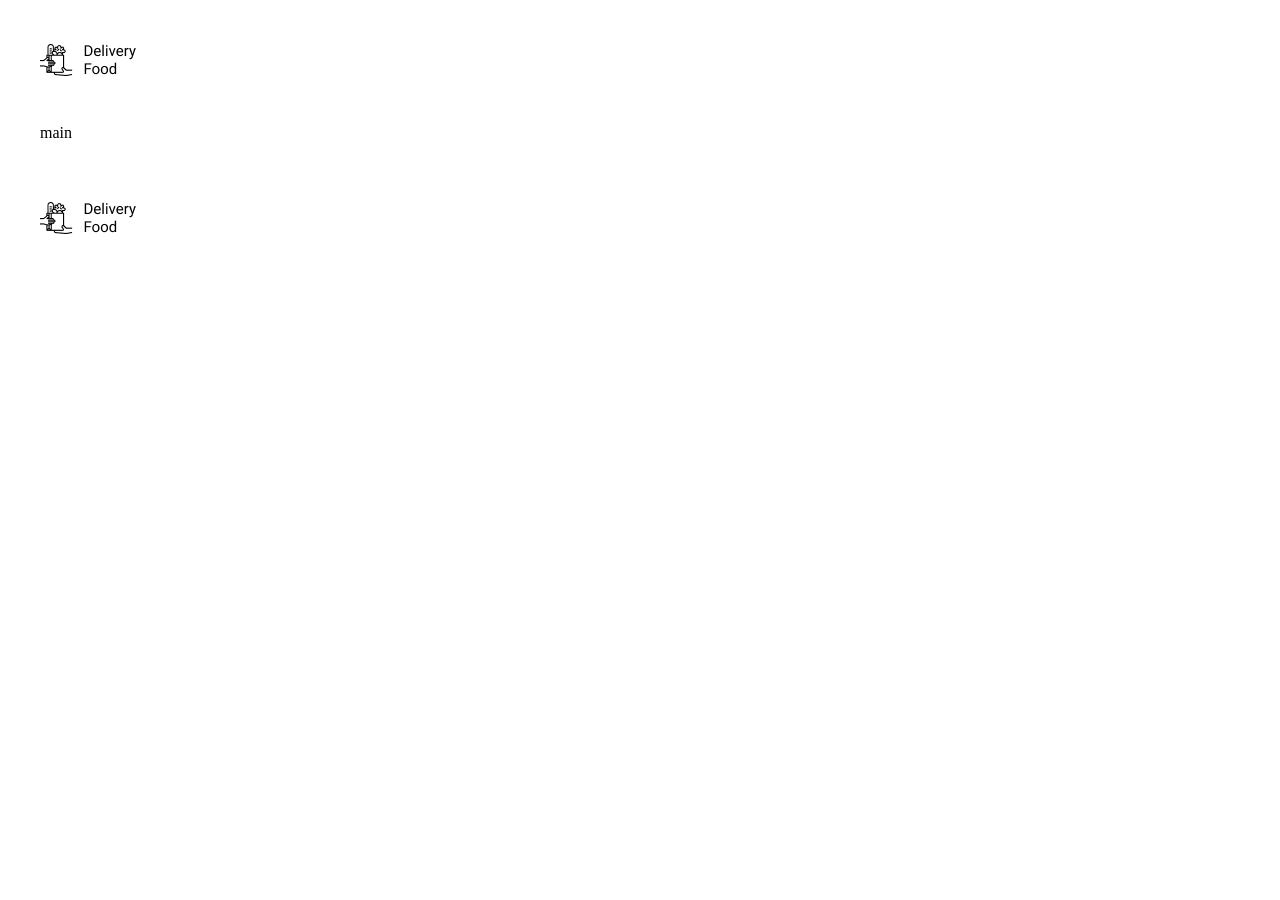
==== my-food/index.html @ c123be98 "Сверстали скелет страницы" ====
<!DOCTYPE html>
<html lang="ru">
<head>
    <meta charset="UTF-8">
    <meta name="viewport" content="width=device-width, initial-scale=1.0">
    <link rel="stylesheet" href="./css/style.css">
    <title>Delivery Food</title>
</head>
<body>
    <header class="header">
        <div class="container">
            <div class="header-box">
                <div class="header-logo logo">
                    <img src="./img/logo.png" alt="logo">
                </div>
                <div class="header-controls"></div>
            </div>
        </div>
    </header>
    <main class="main">
        <div class="container">
            main
        </div>
    </main>
    <footer class="footer">
        <div class="container">
            <div class="footer-box">
                <div class="footer-box">
                    <div class="footer-logo logo">
                        <img src="./img/logo.png" alt="logo">
                    </div>
                </div>
                <div class="footer-nav"></div>
                <div class="footer-social"></div>
            </div>
        </div>
    </footer>
</body>
</html>
---- my-food/css/style.css ----
* {
    box-sizing: border-box;
}
body {
    margin: 0;
    padding: 0;
}
.logo {
    max-width: 100%;
}
.logo img {
    width: 100%;
}
.header {
    height: 124px;
}
.header-box {
    height: 100%;
    display: flex;
    align-items: center;
    justify-content: space-between;
}
.main {

}
.footer {
    height: 156px;
}
.footer-box {
    height: 100%;
    display: flex;
    align-items: center;
    justify-content: space-between;
}
.footer-nav {
    flex-grow: 1;
}

.container {
    height: 100%;
    max-width: 1230px;
    margin: 0 auto;
    padding-left: 15px;
    padding-right: 15px;
}
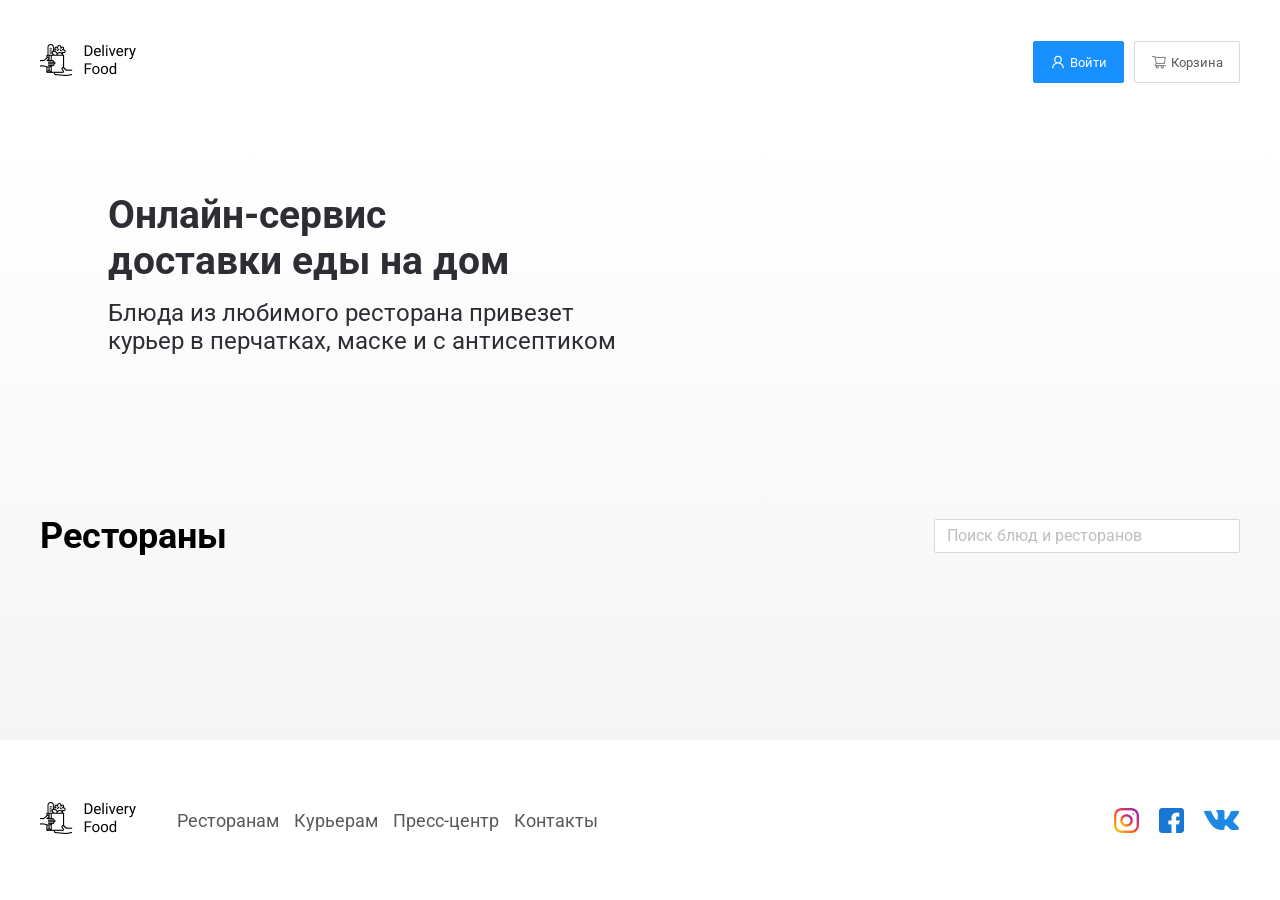
==== commit 9f1d09f2: "Закончили шапку/подвал. Начали контент с баннером" ====
--- a/my-food/index.html
+++ b/my-food/index.html
@@ -3,25 +3,63 @@
 <head>
     <meta charset="UTF-8">
     <meta name="viewport" content="width=device-width, initial-scale=1.0">
+    <link rel="preconnect" href="https://fonts.googleapis.com">
+    <link rel="preconnect" href="https://fonts.gstatic.com" crossorigin>
+    <link href="https://fonts.googleapis.com/css2?family=Roboto:ital,wght@0,100..900;1,100..900&display=swap" rel="stylesheet">
     <link rel="stylesheet" href="./css/style.css">
     <title>Delivery Food</title>
 </head>
 <body>
-    <header class="header">
+    <div class="page-wrapper">
+        <header class="header">
         <div class="container">
             <div class="header-box">
                 <div class="header-logo logo">
                     <img src="./img/logo.png" alt="logo">
                 </div>
-                <div class="header-controls"></div>
+                <div class="header-controls">
+                    <button class="btn btn-primary">
+                        <img src="./img/icon 1.png" alt="user">
+                        Войти
+                    </button>
+                    <button class="btn btn-outline">
+                        <img src="./img/icon 2.png" alt="user">
+                        Корзина
+                    </button>
+                </div>
             </div>
         </div>
     </header>
+
     <main class="main">
-        <div class="container">
-            main
-        </div>
+        <section class="banner">
+            <div class="container">
+                <div class="banner-item">
+                    <h2 class="banner-item-title">
+                        Онлайн-сервис <br> доставки еды на дом
+                    </h2>
+                    <p class="banner-item-subtitle">
+                        Блюда из любимого ресторана привезет курьер в перчатках, маске и с антисептиком
+                    </p>
+                </div>
+            </div>
+        </section>
+        <section class="products">
+            <div class="container">
+                <div class="products-header">
+                    <h3 class="products-header-title">
+                        Рестораны
+                    </h3>
+                    <input 
+                        type="text" 
+                        class="products-header-search"
+                        placeholder="Поиск блюд и ресторанов"
+                    >
+                </div>
+            </div>
+        </section>
     </main>
+
     <footer class="footer">
         <div class="container">
             <div class="footer-box">
@@ -30,10 +68,22 @@
                         <img src="./img/logo.png" alt="logo">
                     </div>
                 </div>
-                <div class="footer-nav"></div>
-                <div class="footer-social"></div>
+                <div class="footer-nav">
+                    <ul>
+                        <li>Ресторанам</li>
+                        <li>Курьерам</li>
+                        <li>Пресс-центр</li>
+                        <li>Контакты</li>
+                    </ul>
+                </div>
+                <div class="footer-social">
+                    <img src="./img/insta.png" alt="insta">
+                    <img src="./img/face.png" alt="face">
+                    <img src="./img/vk.png" alt="vk">
+                </div>
             </div>
         </div>
     </footer>
+    </div>
 </body>
 </html>
--- a/my-food/css/style.css
+++ b/my-food/css/style.css
@@ -1,9 +1,41 @@
 * {
     box-sizing: border-box;
+    font-family: Roboto;
+    font-style: normal;
+    line-height: normal;
 }
 body {
     margin: 0;
     padding: 0;
+}
+main {
+    flex-grow: 1;
+    background: linear-gradient(180deg, rgba(245, 245, 245, 0) 1.04%, #f5f5f5 100%);
+}
+.page-wrapper {
+    display: flex;
+    flex-direction: column;
+    min-height: 100vh;
+}
+.btn {
+    display: flex;
+    padding: 8px 16px;
+    align-items: center;
+    gap: 4px;
+    outline: none;
+}
+.btn-primary{
+    border-radius: 2px;
+    background: #1890ff;
+    border: 1px solid #1890ff;
+    color: #fff
+}
+.btn-outline {
+    border: 1px solid #d9d9d9;
+    border-radius: 2px;
+    background: #fff;
+    box-shadow: 0 0 2px 0 rgba(0,0,0,0.00);
+    color: #595959;
 }
 .logo {
     max-width: 100%;
@@ -12,7 +44,9 @@
     width: 100%;
 }
 .header {
-    height: 124px;
+    display: flex;
+    align-items: center;
+    min-height: 124px;
 }
 .header-box {
     height: 100%;
@@ -20,26 +54,123 @@
     align-items: center;
     justify-content: space-between;
 }
-.main {
-
+.header-controls {
+    display: flex;
+    align-items: center;
+    justify-content: flex-end;
+    gap: 10px;
 }
 .footer {
-    height: 156px;
+    display: flex;
+    align-items: center;
+    min-height: 156px;
+    padding: 60px 0;
 }
 .footer-box {
     height: 100%;
     display: flex;
     align-items: center;
     justify-content: space-between;
+    gap: 36px;
+    flex-wrap: wrap;
 }
 .footer-nav {
     flex-grow: 1;
 }
 
 .container {
+    width: 100%;
     height: 100%;
     max-width: 1230px;
     margin: 0 auto;
     padding-left: 15px;
     padding-right: 15px;
+}
+.footer-nav {
+    flex-grow: 1;
+}
+.footer-nav ul {
+    display: flex;
+    align-items: center;
+    list-style: none;
+    padding: 0;
+    margin: 0;
+    gap: 15px;
+}
+.footer-nav ul li {
+    font-weight: 400;
+    font-size: 18px;
+    color: #595959;
+}
+.footer-social {
+    display: flex;
+    align-items: center;
+    justify-content: flex-end;
+    gap: 20px;
+}
+.banner {
+    margin-bottom: 56px;
+}
+.banner-item {
+    background-image: url(/img/banner.jpg);
+    background-repeat: no-repeat;
+    background-size: cover;
+    background-position: center right;
+    padding: 68px;
+    border-radius: 10px;
+}
+.banner-item-title {
+    font-weight: 700;
+    font-size: 39px;
+    color: #302c34;
+    max-width: 50%;
+    margin-top: 0;
+    margin-bottom: 15px;
+}
+.banner-item-subtitle {
+    font-weight: 400;
+    font-size: 24px;
+    color: #302c34;
+    max-width: 50%;
+    margin: 0;
+}
+.products {
+
+}
+.products-header {
+    display: flex;
+    align-items: center;
+    justify-content: space-between;
+}
+.products-header-title {
+    font-weight: 700;
+    font-size: 36px;
+    color: #000;
+}
+.products-header-search {
+    min-width: 306px;
+    height: 34px;
+    border-radius: 2px;
+    border: 1px solid #d9d9d9;
+    background: #fff;
+    padding: 5px 12px;
+}
+.products-header-search:focus {
+    outline: none;
+    border: 1px solid #d9d9d9;
+}
+.products-header-search::placeholder {
+    font-weight: 400;
+    font-size: 16px;
+    line-height: 24px;
+    color: #BFBFBF;
+}
+
+@media (max-width: 991px) {
+    .banner-item-title {
+        max-width: 100%;
+    }
+    .banner-item-subtitle {
+        max-width: 100%;
+    }
 }
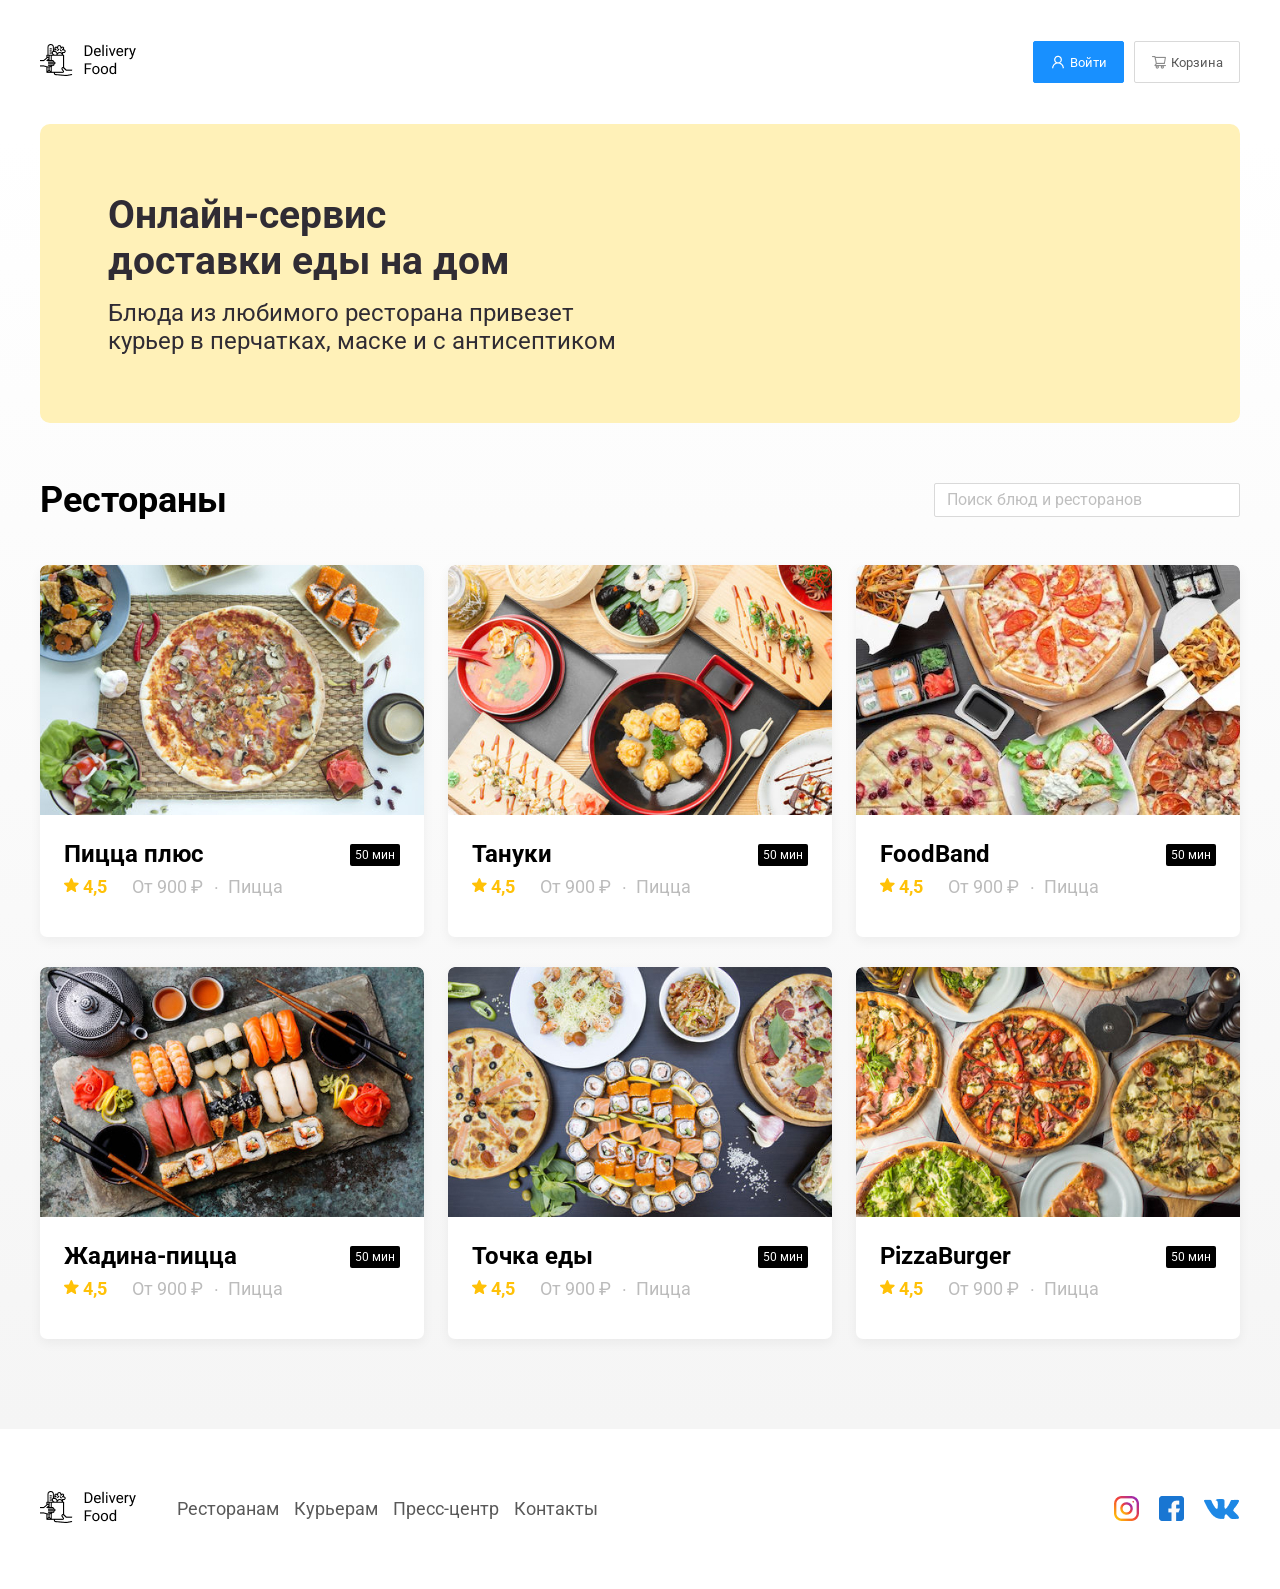
==== commit fdbfa8c4: "Сверстали вторую страницу и модальное окно." ====
--- a/my-food/index.html
+++ b/my-food/index.html
@@ -14,9 +14,9 @@
         <header class="header">
         <div class="container">
             <div class="header-box">
-                <div class="header-logo logo">
+                <a href="./index.html" class="header-logo logo">
                     <img src="./img/logo.png" alt="logo">
-                </div>
+                </a>
                 <div class="header-controls">
                     <button class="btn btn-primary">
                         <img src="./img/icon 1.png" alt="user">
@@ -56,17 +56,240 @@
                         placeholder="Поиск блюд и ресторанов"
                     >
                 </div>
+                <div class="products-wrapper">
+                    <a href="./index-copy.html" class="products-card">
+                        <div class="products-card-image">
+                            <img src="./img/Рестораны/Пицца плюс.jpg" alt="1">
+                        </div>
+                        <div class="products-card-description">
+                            <div class="products-card-description-row">
+                                <h4 class="products-card-description-title">Пицца плюс</h4>
+                                <div class="products-card-description-padge">50 мин</div>
+                            </div>
+                            <div class="products-card-description-row">
+                                <div class="products-card-description-info">
+                                    <div class="products-card-description-info-raiting">
+                                        <img src="./img/Star.svg" alt="star">
+                                        4,5
+                                    </div>
+                                    <div class="products-card-description-info-price">
+                                        От 900 ₽
+                                    </div>
+                                    <div class="products-card-description-info-group">
+                                        Пицца
+                                    </div>
+                                </div>
+                            </div>
+                        </div>
+                    </a>
+                    <div class="products-card">
+                         <div class="products-card-image">
+                            <img src="./img/Рестораны/Тануки.jpg" alt="2">
+                        </div>
+                        <div class="products-card-description">
+                            <div class="products-card-description-row">
+                                <h4 class="products-card-description-title">Тануки</h4>
+                                <div class="products-card-description-padge">50 мин</div>
+                            </div>
+                            <div class="products-card-description-row">
+                                <div class="products-card-description-info">
+                                    <div class="products-card-description-info-raiting">
+                                        <img src="./img/Star.svg" alt="star">
+                                        4,5
+                                    </div>
+                                    <div class="products-card-description-info-price">
+                                        От 900 ₽
+                                    </div>
+                                    <div class="products-card-description-info-group">
+                                        Пицца
+                                    </div>
+                                </div>
+                            </div>
+                        </div>
+                    </div>
+                    <div class="products-card">
+                         <div class="products-card-image">
+                            <img src="./img/Рестораны/FoodBand.jpg" alt="3">
+                        </div>
+                        <div class="products-card-description">
+                            <div class="products-card-description-row">
+                                <h4 class="products-card-description-title">FoodBand</h4>
+                                <div class="products-card-description-padge">50 мин</div>
+                            </div>
+                            <div class="products-card-description-row">
+                                <div class="products-card-description-info">
+                                    <div class="products-card-description-info-raiting">
+                                        <img src="./img/Star.svg" alt="star">
+                                        4,5
+                                    </div>
+                                    <div class="products-card-description-info-price">
+                                        От 900 ₽
+                                    </div>
+                                    <div class="products-card-description-info-group">
+                                        Пицца
+                                    </div>
+                                </div>
+                            </div>
+                        </div>
+                    </div>
+                    <div class="products-card">
+                         <div class="products-card-image">
+                            <img src="./img/Рестораны/Жадина-пицца.jpg" alt="4">
+                        </div>
+                        <div class="products-card-description">
+                            <div class="products-card-description-row">
+                                <h4 class="products-card-description-title">Жадина-пицца</h4>
+                                <div class="products-card-description-padge">50 мин</div>
+                            </div>
+                            <div class="products-card-description-row">
+                                <div class="products-card-description-info">
+                                    <div class="products-card-description-info-raiting">
+                                        <img src="./img/Star.svg" alt="star">
+                                        4,5
+                                    </div>
+                                    <div class="products-card-description-info-price">
+                                        От 900 ₽
+                                    </div>
+                                    <div class="products-card-description-info-group">
+                                        Пицца
+                                    </div>
+                                </div>
+                            </div>
+                        </div>
+                    </div>
+                    <div class="products-card">
+                         <div class="products-card-image">
+                            <img src="./img/Рестораны/Точка еды.jpg" alt="5">
+                        </div>
+                        <div class="products-card-description">
+                            <div class="products-card-description-row">
+                                <h4 class="products-card-description-title">Точка еды</h4>
+                                <div class="products-card-description-padge">50 мин</div>
+                            </div>
+                            <div class="products-card-description-row">
+                                <div class="products-card-description-info">
+                                    <div class="products-card-description-info-raiting">
+                                        <img src="./img/Star.svg" alt="star">
+                                        4,5
+                                    </div>
+                                    <div class="products-card-description-info-price">
+                                        От 900 ₽
+                                    </div>
+                                    <div class="products-card-description-info-group">
+                                        Пицца
+                                    </div>
+                                </div>
+                            </div>
+                        </div>
+                    </div>
+                    <div class="products-card">
+                         <div class="products-card-image">
+                            <img src="./img/Рестораны/PizzaBurger.jpg" alt="6">
+                        </div>
+                        <div class="products-card-description">
+                            <div class="products-card-description-row">
+                                <h4 class="products-card-description-title">PizzaBurger</h4>
+                                <div class="products-card-description-padge">50 мин</div>
+                            </div>
+                            <div class="products-card-description-row">
+                                <div class="products-card-description-info">
+                                    <div class="products-card-description-info-raiting">
+                                        <img src="./img/Star.svg" alt="star">
+                                        4,5
+                                    </div>
+                                    <div class="products-card-description-info-price">
+                                        От 900 ₽
+                                    </div>
+                                    <div class="products-card-description-info-group">
+                                        Пицца
+                                    </div>
+                                </div>
+                            </div>
+                        </div>
+                    </div>
+                </div>
             </div>
         </section>
     </main>
+
+    <div class="cart-model_owerlay">
+        <div class="cart-modul">
+            <div class="cart-modul-header">
+                <h2 class="cart-modul-header-title">Корзина</h2>
+                <span class="cart-modul-header-close">
+                    <img src="./img/Vector2.png" alt="close">
+                </span>
+            </div>
+            <div class="cart-modul-body">
+                <div class="cart-item">
+                    <p class="cart-item-title">Ролл угорь стандарт</p>
+                    <div class="cart-item-controls">
+                        <div class="cart-item-controls-price">250 ₽</div>
+                        <button class="btn btn-outline">-</button>
+                        <div class="cart-item-controls-count">1</div>
+                        <button class="btn btn-outline">+</button>
+                    </div>
+                </div>
+                <div class="cart-item">
+                    <p class="cart-item-title">Ролл угорь стандарт</p>
+                    <div class="cart-item-controls">
+                        <div class="cart-item-controls-price">250 ₽</div>
+                        <button class="btn btn-outline">-</button>
+                        <div class="cart-item-controls-count">1</div>
+                        <button class="btn btn-outline">+</button>
+                    </div>
+                </div>
+                <div class="cart-item">
+                    <p class="cart-item-title">Ролл угорь стандарт</p>
+                    <div class="cart-item-controls">
+                        <div class="cart-item-controls-price">250 ₽</div>
+                        <button class="btn btn-outline">-</button>
+                        <div class="cart-item-controls-count">1</div>
+                        <button class="btn btn-outline">+</button>
+                    </div>
+                </div>
+                <div class="cart-item">
+                    <p class="cart-item-title">Ролл угорь стандарт</p>
+                    <div class="cart-item-controls">
+                        <div class="cart-item-controls-price">250 ₽</div>
+                        <button class="btn btn-outline">-</button>
+                        <div class="cart-item-controls-count">1</div>
+                        <button class="btn btn-outline">+</button>
+                    </div>
+                </div>
+                <div class="cart-item">
+                    <p class="cart-item-title">Ролл угорь стандарт</p>
+                    <div class="cart-item-controls">
+                        <div class="cart-item-controls-price">250 ₽</div>
+                        <button class="btn btn-outline">-</button>
+                        <div class="cart-item-controls-count">1</div>
+                        <button class="btn btn-outline">+</button>
+                    </div>
+                </div>
+            </div>
+            <div class="cart-modul-footer">
+                <div class="cart-modul-footer-price">
+                    1250 ₽
+                </div>
+                <div class="cart-modul-footer-controls">
+                    <button class="btn btn-primary">
+                        Оформить заказ
+                    </button>
+                    <button class="btn btn-outline">
+                        Отмена
+                    </button>
+                </div>
+            </div>
+        </div>
+    </div>
 
     <footer class="footer">
         <div class="container">
             <div class="footer-box">
                 <div class="footer-box">
-                    <div class="footer-logo logo">
+                    <a href="./index.html" class="footer-logo logo">
                         <img src="./img/logo.png" alt="logo">
-                    </div>
+                    </a>
                 </div>
                 <div class="footer-nav">
                     <ul>
--- a/my-food/css/style.css
+++ b/my-food/css/style.css
@@ -23,6 +23,7 @@
     align-items: center;
     gap: 4px;
     outline: none;
+    cursor: pointer;
 }
 .btn-primary{
     border-radius: 2px;
@@ -112,12 +113,13 @@
     margin-bottom: 56px;
 }
 .banner-item {
-    background-image: url(/img/banner.jpg);
+    background-image: url(/img/banner-img.png);
     background-repeat: no-repeat;
-    background-size: cover;
+    background-size: contain;
     background-position: center right;
     padding: 68px;
     border-radius: 10px;
+    background-color: #FFF1B8;
 }
 .banner-item-title {
     font-weight: 700;
@@ -134,18 +136,18 @@
     max-width: 50%;
     margin: 0;
 }
-.products {
-
-}
 .products-header {
     display: flex;
     align-items: center;
     justify-content: space-between;
+    flex-wrap: wrap;
+    gap: 24px;
 }
 .products-header-title {
     font-weight: 700;
     font-size: 36px;
     color: #000;
+    margin: 0;
 }
 .products-header-search {
     min-width: 306px;
@@ -165,6 +167,215 @@
     line-height: 24px;
     color: #BFBFBF;
 }
+.products-wrapper {
+    margin-top: 44px;
+    margin-bottom: 90px;
+    display: flex;
+    flex-wrap: wrap;
+    row-gap: 30px;
+    column-gap: 24px;
+}
+.products-card {
+    border-radius: 7px;
+    width: calc((100%-48px) / 3);
+    background: #fff;
+    box-shadow: 0 4px 12px 0 rgba(0, 0, 0, 0.05);
+    overflow: hidden;
+    text-decoration: none;
+}
+.products-card-image {
+    width: 100%;
+}
+.products-card-image img {
+    width: 100%;
+}
+.products-card-description {
+    padding: 20px 24px 34px 24px;
+}
+.products-card-description-row {
+    display: flex;
+    align-items:center;
+    justify-content: space-between;
+}
+.products-card-description-title {
+    font-weight: 700;
+    font-size: 24px;
+    line-height: 133%;
+    color: #000;
+    margin: 0;
+}
+.products-card-description-padge {
+    font-weight: 400;
+    font-size: 12px;
+    line-height: 167%;
+    color: #fff;
+    border-radius: 2px;
+    background: #000;
+    padding: 1px 5px;
+}
+.products-card-description-info {
+    display: flex;
+    align-items: center;
+    justify-content: flex-start;
+    flex-wrap: wrap;
+    row-gap: 25px;
+    column-gap: 25px;
+}
+.products-card-description-row :root(:last-child) {
+    margin-bottom: 10px;
+}
+.products-card-description-info-raiting {
+    font-weight: 700;
+    font-size: 18px;
+    line-height: 178%;
+    color: #ffc107;
+}
+.products-card-description-info-price {
+    font-weight: 400;
+    font-size: 18px;
+    line-height: 178%;
+    color: #bcbcbc;
+}
+.products-card-description-info-group {
+    font-weight: 400;
+    font-size: 18px;
+    line-height: 178%;
+    color: #bcbcbc;
+    position: relative;
+}
+.products-card-description-info-group::before {
+    content: ".";
+    display: block;
+    width: 5px;
+    height: 5px;
+    border-radius: 50%;
+    color: #bcbcbc;
+    position: absolute;
+    left: -14px;
+    top: -4px;
+}
+.products-card-description-name {
+    color: #000;
+    font-weight: 400;
+    font-size: 24px;
+    line-height: 133%;
+    margin: 0;
+}
+.products-card-description-text {
+    margin: 0;
+    color: #bcbcbc;
+    font-weight: 400;
+    font-size: 18px;
+}
+.products-card-description-controls {
+    display: flex;
+    align-items: center;
+    justify-content: flex-start;
+    flex-wrap: wrap;
+    row-gap: 10px;
+    column-gap: 30px;
+}
+.products-card-description-controls-price {
+    color: #000;
+    font-weight: 700;
+    font-size: 24px;
+    line-height: 133%;
+}
+.cart-model_owerlay {
+    display: none;
+    position: fixed;
+    top: 0;
+    right: 0;
+    bottom: 0;
+    left: 0;
+    background: rgba(0, 0, 0, 0.40);
+    align-items: center;
+    justify-content: center;
+}
+.cart-model_owerlay-open {
+    display: flex;
+}
+.cart-modul {
+    width: 100%;
+    max-width: 780px;
+    padding: 40px 45px;
+    border-radius: 1px;
+    background: #fff;
+}
+.cart-modul-header {
+    display: flex;
+    align-items: center;
+    justify-content: space-between;
+    margin-bottom: 48px;
+}
+.cart-modul-header-title {
+    color: #000;
+    font-size: 34px;
+    font-weight: 300;
+    margin: 0;
+}
+.cart-modul-header-close {
+    cursor: pointer;
+}
+.cart-modul-footer {
+    display: flex;
+    align-items: center;
+    justify-content: space-between;
+    flex-wrap: wrap;
+    gap: 10px;
+    margin-top: 50px;
+}
+.cart-modul-footer-price {
+    border-radius: 5px;
+    background: #262626;
+    color: #fafafa;
+    font-size: 20px;
+    font-weight: 700;
+    padding: 15px 20px;
+}
+.cart-modul-footer-controls {
+    display: flex;
+    align-items: center;
+    gap: 10px;
+}
+.cart-item {
+    display: flex;
+    align-items: center;
+    justify-content: space-between;
+    flex-wrap: wrap;
+    gap: 10px;
+}
+.cart-item:not(last-child) {
+    padding-bottom: 10px;
+    margin-bottom: 10px;
+    border-bottom: 1px solid #d9d9d9;
+}
+.cart-item-title {
+    color: #000;
+    font-size: 18px;
+    font-weight: 400;
+    line-height: 32px;
+    margin: 0;
+}
+.cart-item-controls {
+    display: flex;
+    align-items: center;
+}
+.cart-item-controls-price {
+    margin-right: 47px;
+    color: #000;
+    font-size: 20px;
+    font-weight: 700;
+    line-height: 32px;
+}
+.cart-item-controls button {
+    border: 1px solid #40a9ff;
+    color: #40a9ff;
+}
+.cart-item-controls-count {
+    margin: 0 15px;
+}
+
 
 @media (max-width: 991px) {
     .banner-item-title {
@@ -173,4 +384,15 @@
     .banner-item-subtitle {
         max-width: 100%;
     }
+    .products-card {
+        width: calc((100%-24px) / 2);
+    }
+    .banner-item {
+        background-image:none
+    }
+}
+@media (max-width: 768px) {
+    .products-card {
+        width: 100%
+    }
 }
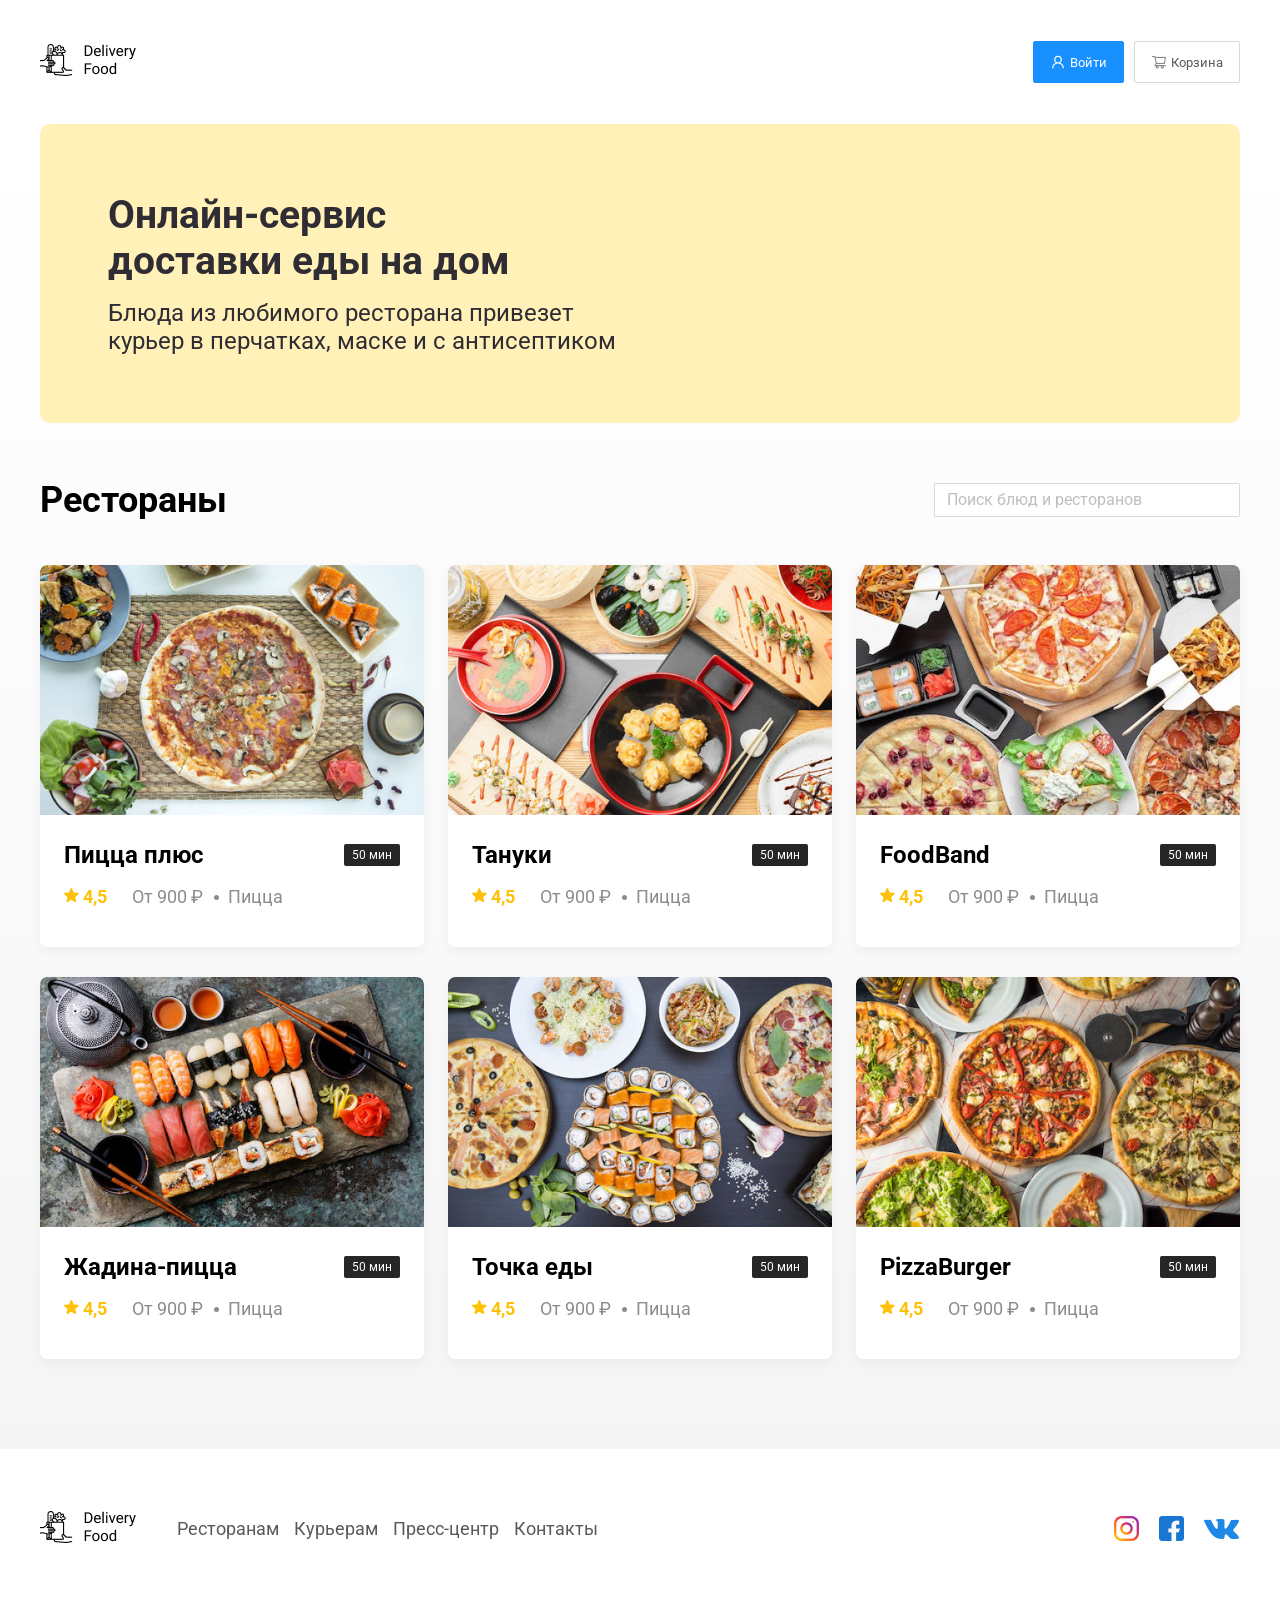
==== commit 2a962470: "Сверстали вторую страницу и модальное окно(исправ)" ====
--- a/my-food/index.html
+++ b/my-food/index.html
@@ -12,301 +12,301 @@
 <body>
     <div class="page-wrapper">
         <header class="header">
-        <div class="container">
-            <div class="header-box">
-                <a href="./index.html" class="header-logo logo">
-                    <img src="./img/logo.png" alt="logo">
-                </a>
-                <div class="header-controls">
-                    <button class="btn btn-primary">
-                        <img src="./img/icon 1.png" alt="user">
-                        Войти
-                    </button>
-                    <button class="btn btn-outline">
-                        <img src="./img/icon 2.png" alt="user">
-                        Корзина
-                    </button>
+            <div class="container">
+                <div class="header-box">
+                    <a href="./index.html" class="header-logo logo">
+                        <img src="./img/logo.png" alt="logo">
+                    </a>
+                    <div class="header-controls">
+                        <button class="btn btn-primary">
+                            <img src="./img/icon 1.png" alt="user">
+                            Войти
+                        </button>
+                        <button class="btn btn-outline">
+                            <img src="./img/icon 2.png" alt="user">
+                            Корзина
+                        </button>
+                    </div>
+                </div>
+            </div>
+        </header>
+
+        <main class="main">
+            <section class="banner">
+                <div class="container">
+                    <div class="banner-item">
+                        <h2 class="banner-item-title">
+                            Онлайн-сервис <br> доставки еды на дом
+                        </h2>
+                        <p class="banner-item-subtitle">
+                            Блюда из любимого ресторана привезет курьер в перчатках, маске и с антисептиком
+                        </p>
+                    </div>
+                </div>
+            </section>
+            <section class="products">
+                <div class="container">
+                    <div class="products-header">
+                        <h3 class="products-header-title">
+                            Рестораны
+                        </h3>
+                        <input 
+                            type="text" 
+                            class="products-header-search"
+                            placeholder="Поиск блюд и ресторанов"
+                        >
+                    </div>
+                    <div class="products-wrapper">
+                        <a href="./index-copy.html" class="products-card">
+                            <div class="products-card-image">
+                                <img src="./img/Рестораны/Пицца плюс.jpg" alt="1">
+                            </div>
+                            <div class="products-card-description">
+                                <div class="products-card-description-row">
+                                    <h4 class="products-card-description-title">Пицца плюс</h4>
+                                    <div class="products-card-description-padge">50 мин</div>
+                                </div>
+                                <div class="products-card-description-row">
+                                    <div class="products-card-description-info">
+                                        <div class="products-card-description-info-raiting">
+                                            <img src="./img/Star.svg" alt="star">
+                                            4,5
+                                        </div>
+                                        <div class="products-card-description-info-price">
+                                            От 900 ₽
+                                        </div>
+                                        <div class="products-card-description-info-group">
+                                            Пицца
+                                        </div>
+                                    </div>
+                                </div>
+                            </div>
+                        </a>
+                        <a href="./index-copy.html" class="products-card">
+                            <div class="products-card-image">
+                                <img src="./img/Рестораны/Тануки.jpg" alt="2">
+                            </div>
+                            <div class="products-card-description">
+                                <div class="products-card-description-row">
+                                    <h4 class="products-card-description-title">Тануки</h4>
+                                    <div class="products-card-description-padge">50 мин</div>
+                                </div>
+                                <div class="products-card-description-row">
+                                    <div class="products-card-description-info">
+                                        <div class="products-card-description-info-raiting">
+                                            <img src="./img/Star.svg" alt="star">
+                                            4,5
+                                        </div>
+                                        <div class="products-card-description-info-price">
+                                            От 900 ₽
+                                        </div>
+                                        <div class="products-card-description-info-group">
+                                            Пицца
+                                        </div>
+                                    </div>
+                                </div>
+                            </div>
+                        </a>
+                        <a href="./index-copy.html" class="products-card">
+                            <div class="products-card-image">
+                                <img src="./img/Рестораны/FoodBand.jpg" alt="3">
+                            </div>
+                            <div class="products-card-description">
+                                <div class="products-card-description-row">
+                                    <h4 class="products-card-description-title">FoodBand</h4>
+                                    <div class="products-card-description-padge">50 мин</div>
+                                </div>
+                                <div class="products-card-description-row">
+                                    <div class="products-card-description-info">
+                                        <div class="products-card-description-info-raiting">
+                                            <img src="./img/Star.svg" alt="star">
+                                            4,5
+                                        </div>
+                                        <div class="products-card-description-info-price">
+                                            От 900 ₽
+                                        </div>
+                                        <div class="products-card-description-info-group">
+                                            Пицца
+                                        </div>
+                                    </div>
+                                </div>
+                            </div>
+                        </a>
+                        <a href="./index-copy.html" class="products-card">
+                            <div class="products-card-image">
+                                <img src="./img/Рестораны/Жадина-пицца.jpg" alt="4">
+                            </div>
+                            <div class="products-card-description">
+                                <div class="products-card-description-row">
+                                    <h4 class="products-card-description-title">Жадина-пицца</h4>
+                                    <div class="products-card-description-padge">50 мин</div>
+                                </div>
+                                <div class="products-card-description-row">
+                                    <div class="products-card-description-info">
+                                        <div class="products-card-description-info-raiting">
+                                            <img src="./img/Star.svg" alt="star">
+                                            4,5
+                                        </div>
+                                        <div class="products-card-description-info-price">
+                                            От 900 ₽
+                                        </div>
+                                        <div class="products-card-description-info-group">
+                                            Пицца
+                                        </div>
+                                    </div>
+                                </div>
+                            </div>
+                        </a>
+                        <a href="./index-copy.html" class="products-card">
+                            <div class="products-card-image">
+                                <img src="./img/Рестораны/Точка еды.jpg" alt="5">
+                            </div>
+                            <div class="products-card-description">
+                                <div class="products-card-description-row">
+                                    <h4 class="products-card-description-title">Точка еды</h4>
+                                    <div class="products-card-description-padge">50 мин</div>
+                                </div>
+                                <div class="products-card-description-row">
+                                    <div class="products-card-description-info">
+                                        <div class="products-card-description-info-raiting">
+                                            <img src="./img/Star.svg" alt="star">
+                                            4,5
+                                        </div>
+                                        <div class="products-card-description-info-price">
+                                            От 900 ₽
+                                        </div>
+                                        <div class="products-card-description-info-group">
+                                            Пицца
+                                        </div>
+                                    </div>
+                                </div>
+                            </div>
+                        </a>
+                        <a href="./index-copy.html" class="products-card">
+                            <div class="products-card-image">
+                                <img src="./img/Рестораны/PizzaBurger.jpg" alt="6">
+                            </div>
+                            <div class="products-card-description">
+                                <div class="products-card-description-row">
+                                    <h4 class="products-card-description-title">PizzaBurger</h4>
+                                    <div class="products-card-description-padge">50 мин</div>
+                                </div>
+                                <div class="products-card-description-row">
+                                    <div class="products-card-description-info">
+                                        <div class="products-card-description-info-raiting">
+                                            <img src="./img/Star.svg" alt="star">
+                                            4,5
+                                        </div>
+                                        <div class="products-card-description-info-price">
+                                            От 900 ₽
+                                        </div>
+                                        <div class="products-card-description-info-group">
+                                            Пицца
+                                        </div>
+                                    </div>
+                                </div>
+                            </div>
+                        </a>
+                    </div>
+                </div>
+            </section>
+        </main>
+
+        <div class="cart-model_owerlay">
+            <div class="cart-modul">
+                <div class="cart-modul-header">
+                    <h2 class="cart-modul-header-title">Корзина</h2>
+                    <span class="cart-modul-header-close">
+                        <img src="./img/Vector2.png" alt="close">
+                    </span>
+                </div>
+                <div class="cart-modul-body">
+                    <div class="cart-item">
+                        <p class="cart-item-title">Ролл угорь стандарт</p>
+                        <div class="cart-item-controls">
+                            <div class="cart-item-controls-price">250 ₽</div>
+                            <button class="btn btn-outline">-</button>
+                            <div class="cart-item-controls-count">1</div>
+                            <button class="btn btn-outline">+</button>
+                        </div>
+                    </div>
+                    <div class="cart-item">
+                        <p class="cart-item-title">Ролл угорь стандарт</p>
+                        <div class="cart-item-controls">
+                            <div class="cart-item-controls-price">250 ₽</div>
+                            <button class="btn btn-outline">-</button>
+                            <div class="cart-item-controls-count">1</div>
+                            <button class="btn btn-outline">+</button>
+                        </div>
+                    </div>
+                    <div class="cart-item">
+                        <p class="cart-item-title">Ролл угорь стандарт</p>
+                        <div class="cart-item-controls">
+                            <div class="cart-item-controls-price">250 ₽</div>
+                            <button class="btn btn-outline">-</button>
+                            <div class="cart-item-controls-count">1</div>
+                            <button class="btn btn-outline">+</button>
+                        </div>
+                    </div>
+                    <div class="cart-item">
+                        <p class="cart-item-title">Ролл угорь стандарт</p>
+                        <div class="cart-item-controls">
+                            <div class="cart-item-controls-price">250 ₽</div>
+                            <button class="btn btn-outline">-</button>
+                            <div class="cart-item-controls-count">1</div>
+                            <button class="btn btn-outline">+</button>
+                        </div>
+                    </div>
+                    <div class="cart-item">
+                        <p class="cart-item-title">Ролл угорь стандарт</p>
+                        <div class="cart-item-controls">
+                            <div class="cart-item-controls-price">250 ₽</div>
+                            <button class="btn btn-outline">-</button>
+                            <div class="cart-item-controls-count">1</div>
+                            <button class="btn btn-outline">+</button>
+                        </div>
+                    </div>
+                </div>
+                <div class="cart-modul-footer">
+                    <div class="cart-modul-footer-price">
+                        1250 ₽
+                    </div>
+                    <div class="cart-modul-footer-controls">
+                        <button class="btn btn-primary">
+                            Оформить заказ
+                        </button>
+                        <button class="btn btn-outline">
+                            Отмена
+                        </button>
+                    </div>
                 </div>
             </div>
         </div>
-    </header>
 
-    <main class="main">
-        <section class="banner">
+        <footer class="footer">
             <div class="container">
-                <div class="banner-item">
-                    <h2 class="banner-item-title">
-                        Онлайн-сервис <br> доставки еды на дом
-                    </h2>
-                    <p class="banner-item-subtitle">
-                        Блюда из любимого ресторана привезет курьер в перчатках, маске и с антисептиком
-                    </p>
+                <div class="footer-box">
+                    <div class="footer-box">
+                        <a href="./index.html" class="footer-logo logo">
+                            <img src="./img/logo.png" alt="logo">
+                        </a>
+                    </div>
+                    <div class="footer-nav">
+                        <ul>
+                            <li>Ресторанам</li>
+                            <li>Курьерам</li>
+                            <li>Пресс-центр</li>
+                            <li>Контакты</li>
+                        </ul>
+                    </div>
+                    <div class="footer-social">
+                        <img src="./img/insta.png" alt="insta">
+                        <img src="./img/face.png" alt="face">
+                        <img src="./img/vk.png" alt="vk">
+                    </div>
                 </div>
             </div>
-        </section>
-        <section class="products">
-            <div class="container">
-                <div class="products-header">
-                    <h3 class="products-header-title">
-                        Рестораны
-                    </h3>
-                    <input 
-                        type="text" 
-                        class="products-header-search"
-                        placeholder="Поиск блюд и ресторанов"
-                    >
-                </div>
-                <div class="products-wrapper">
-                    <a href="./index-copy.html" class="products-card">
-                        <div class="products-card-image">
-                            <img src="./img/Рестораны/Пицца плюс.jpg" alt="1">
-                        </div>
-                        <div class="products-card-description">
-                            <div class="products-card-description-row">
-                                <h4 class="products-card-description-title">Пицца плюс</h4>
-                                <div class="products-card-description-padge">50 мин</div>
-                            </div>
-                            <div class="products-card-description-row">
-                                <div class="products-card-description-info">
-                                    <div class="products-card-description-info-raiting">
-                                        <img src="./img/Star.svg" alt="star">
-                                        4,5
-                                    </div>
-                                    <div class="products-card-description-info-price">
-                                        От 900 ₽
-                                    </div>
-                                    <div class="products-card-description-info-group">
-                                        Пицца
-                                    </div>
-                                </div>
-                            </div>
-                        </div>
-                    </a>
-                    <div class="products-card">
-                         <div class="products-card-image">
-                            <img src="./img/Рестораны/Тануки.jpg" alt="2">
-                        </div>
-                        <div class="products-card-description">
-                            <div class="products-card-description-row">
-                                <h4 class="products-card-description-title">Тануки</h4>
-                                <div class="products-card-description-padge">50 мин</div>
-                            </div>
-                            <div class="products-card-description-row">
-                                <div class="products-card-description-info">
-                                    <div class="products-card-description-info-raiting">
-                                        <img src="./img/Star.svg" alt="star">
-                                        4,5
-                                    </div>
-                                    <div class="products-card-description-info-price">
-                                        От 900 ₽
-                                    </div>
-                                    <div class="products-card-description-info-group">
-                                        Пицца
-                                    </div>
-                                </div>
-                            </div>
-                        </div>
-                    </div>
-                    <div class="products-card">
-                         <div class="products-card-image">
-                            <img src="./img/Рестораны/FoodBand.jpg" alt="3">
-                        </div>
-                        <div class="products-card-description">
-                            <div class="products-card-description-row">
-                                <h4 class="products-card-description-title">FoodBand</h4>
-                                <div class="products-card-description-padge">50 мин</div>
-                            </div>
-                            <div class="products-card-description-row">
-                                <div class="products-card-description-info">
-                                    <div class="products-card-description-info-raiting">
-                                        <img src="./img/Star.svg" alt="star">
-                                        4,5
-                                    </div>
-                                    <div class="products-card-description-info-price">
-                                        От 900 ₽
-                                    </div>
-                                    <div class="products-card-description-info-group">
-                                        Пицца
-                                    </div>
-                                </div>
-                            </div>
-                        </div>
-                    </div>
-                    <div class="products-card">
-                         <div class="products-card-image">
-                            <img src="./img/Рестораны/Жадина-пицца.jpg" alt="4">
-                        </div>
-                        <div class="products-card-description">
-                            <div class="products-card-description-row">
-                                <h4 class="products-card-description-title">Жадина-пицца</h4>
-                                <div class="products-card-description-padge">50 мин</div>
-                            </div>
-                            <div class="products-card-description-row">
-                                <div class="products-card-description-info">
-                                    <div class="products-card-description-info-raiting">
-                                        <img src="./img/Star.svg" alt="star">
-                                        4,5
-                                    </div>
-                                    <div class="products-card-description-info-price">
-                                        От 900 ₽
-                                    </div>
-                                    <div class="products-card-description-info-group">
-                                        Пицца
-                                    </div>
-                                </div>
-                            </div>
-                        </div>
-                    </div>
-                    <div class="products-card">
-                         <div class="products-card-image">
-                            <img src="./img/Рестораны/Точка еды.jpg" alt="5">
-                        </div>
-                        <div class="products-card-description">
-                            <div class="products-card-description-row">
-                                <h4 class="products-card-description-title">Точка еды</h4>
-                                <div class="products-card-description-padge">50 мин</div>
-                            </div>
-                            <div class="products-card-description-row">
-                                <div class="products-card-description-info">
-                                    <div class="products-card-description-info-raiting">
-                                        <img src="./img/Star.svg" alt="star">
-                                        4,5
-                                    </div>
-                                    <div class="products-card-description-info-price">
-                                        От 900 ₽
-                                    </div>
-                                    <div class="products-card-description-info-group">
-                                        Пицца
-                                    </div>
-                                </div>
-                            </div>
-                        </div>
-                    </div>
-                    <div class="products-card">
-                         <div class="products-card-image">
-                            <img src="./img/Рестораны/PizzaBurger.jpg" alt="6">
-                        </div>
-                        <div class="products-card-description">
-                            <div class="products-card-description-row">
-                                <h4 class="products-card-description-title">PizzaBurger</h4>
-                                <div class="products-card-description-padge">50 мин</div>
-                            </div>
-                            <div class="products-card-description-row">
-                                <div class="products-card-description-info">
-                                    <div class="products-card-description-info-raiting">
-                                        <img src="./img/Star.svg" alt="star">
-                                        4,5
-                                    </div>
-                                    <div class="products-card-description-info-price">
-                                        От 900 ₽
-                                    </div>
-                                    <div class="products-card-description-info-group">
-                                        Пицца
-                                    </div>
-                                </div>
-                            </div>
-                        </div>
-                    </div>
-                </div>
-            </div>
-        </section>
-    </main>
-
-    <div class="cart-model_owerlay">
-        <div class="cart-modul">
-            <div class="cart-modul-header">
-                <h2 class="cart-modul-header-title">Корзина</h2>
-                <span class="cart-modul-header-close">
-                    <img src="./img/Vector2.png" alt="close">
-                </span>
-            </div>
-            <div class="cart-modul-body">
-                <div class="cart-item">
-                    <p class="cart-item-title">Ролл угорь стандарт</p>
-                    <div class="cart-item-controls">
-                        <div class="cart-item-controls-price">250 ₽</div>
-                        <button class="btn btn-outline">-</button>
-                        <div class="cart-item-controls-count">1</div>
-                        <button class="btn btn-outline">+</button>
-                    </div>
-                </div>
-                <div class="cart-item">
-                    <p class="cart-item-title">Ролл угорь стандарт</p>
-                    <div class="cart-item-controls">
-                        <div class="cart-item-controls-price">250 ₽</div>
-                        <button class="btn btn-outline">-</button>
-                        <div class="cart-item-controls-count">1</div>
-                        <button class="btn btn-outline">+</button>
-                    </div>
-                </div>
-                <div class="cart-item">
-                    <p class="cart-item-title">Ролл угорь стандарт</p>
-                    <div class="cart-item-controls">
-                        <div class="cart-item-controls-price">250 ₽</div>
-                        <button class="btn btn-outline">-</button>
-                        <div class="cart-item-controls-count">1</div>
-                        <button class="btn btn-outline">+</button>
-                    </div>
-                </div>
-                <div class="cart-item">
-                    <p class="cart-item-title">Ролл угорь стандарт</p>
-                    <div class="cart-item-controls">
-                        <div class="cart-item-controls-price">250 ₽</div>
-                        <button class="btn btn-outline">-</button>
-                        <div class="cart-item-controls-count">1</div>
-                        <button class="btn btn-outline">+</button>
-                    </div>
-                </div>
-                <div class="cart-item">
-                    <p class="cart-item-title">Ролл угорь стандарт</p>
-                    <div class="cart-item-controls">
-                        <div class="cart-item-controls-price">250 ₽</div>
-                        <button class="btn btn-outline">-</button>
-                        <div class="cart-item-controls-count">1</div>
-                        <button class="btn btn-outline">+</button>
-                    </div>
-                </div>
-            </div>
-            <div class="cart-modul-footer">
-                <div class="cart-modul-footer-price">
-                    1250 ₽
-                </div>
-                <div class="cart-modul-footer-controls">
-                    <button class="btn btn-primary">
-                        Оформить заказ
-                    </button>
-                    <button class="btn btn-outline">
-                        Отмена
-                    </button>
-                </div>
-            </div>
-        </div>
-    </div>
-
-    <footer class="footer">
-        <div class="container">
-            <div class="footer-box">
-                <div class="footer-box">
-                    <a href="./index.html" class="footer-logo logo">
-                        <img src="./img/logo.png" alt="logo">
-                    </a>
-                </div>
-                <div class="footer-nav">
-                    <ul>
-                        <li>Ресторанам</li>
-                        <li>Курьерам</li>
-                        <li>Пресс-центр</li>
-                        <li>Контакты</li>
-                    </ul>
-                </div>
-                <div class="footer-social">
-                    <img src="./img/insta.png" alt="insta">
-                    <img src="./img/face.png" alt="face">
-                    <img src="./img/vk.png" alt="vk">
-                </div>
-            </div>
-        </div>
-    </footer>
+        </footer>
     </div>
 </body>
 </html>
--- a/my-food/css/style.css
+++ b/my-food/css/style.css
@@ -143,6 +143,12 @@
     flex-wrap: wrap;
     gap: 24px;
 }
+.products-header-goods {
+    display: flex;
+    align-items: center;
+    flex-wrap: wrap;
+    gap: 24px;
+}
 .products-header-title {
     font-weight: 700;
     font-size: 36px;
@@ -152,6 +158,7 @@
 .products-header-search {
     min-width: 306px;
     height: 34px;
+    flex-shrink: 0;
     border-radius: 2px;
     border: 1px solid #d9d9d9;
     background: #fff;
@@ -176,8 +183,8 @@
     column-gap: 24px;
 }
 .products-card {
+    width: calc((100% - 48px) / 3);
     border-radius: 7px;
-    width: calc((100%-48px) / 3);
     background: #fff;
     box-shadow: 0 4px 12px 0 rgba(0, 0, 0, 0.05);
     overflow: hidden;
@@ -194,24 +201,27 @@
 }
 .products-card-description-row {
     display: flex;
-    align-items:center;
-    justify-content: space-between;
+    align-items: center;
+    justify-content: space-between;
+}
+.products-card-description-row:not(:last-child) {
+    margin-bottom: 10px;
 }
 .products-card-description-title {
     font-weight: 700;
     font-size: 24px;
-    line-height: 133%;
+    line-height: 32px;
     color: #000;
     margin: 0;
 }
 .products-card-description-padge {
     font-weight: 400;
     font-size: 12px;
-    line-height: 167%;
+    line-height: 20px;
     color: #fff;
     border-radius: 2px;
-    background: #000;
-    padding: 1px 5px;
+    background: #262626;
+    padding: 1px 8px;
 }
 .products-card-description-info {
     display: flex;
@@ -221,38 +231,35 @@
     row-gap: 25px;
     column-gap: 25px;
 }
-.products-card-description-row :root(:last-child) {
-    margin-bottom: 10px;
-}
 .products-card-description-info-raiting {
     font-weight: 700;
     font-size: 18px;
-    line-height: 178%;
+    line-height: 32px;
     color: #ffc107;
 }
 .products-card-description-info-price {
     font-weight: 400;
     font-size: 18px;
-    line-height: 178%;
-    color: #bcbcbc;
+    line-height: 32px;
+    color: #8c8c8c;
 }
 .products-card-description-info-group {
     font-weight: 400;
     font-size: 18px;
-    line-height: 178%;
-    color: #bcbcbc;
+    line-height: 32px;
+    color: #8c8c8c;
     position: relative;
 }
 .products-card-description-info-group::before {
-    content: ".";
+    content: '';
     display: block;
     width: 5px;
     height: 5px;
     border-radius: 50%;
-    color: #bcbcbc;
+    background-color: #8c8c8c;
     position: absolute;
     left: -14px;
-    top: -4px;
+    top: 14px;
 }
 .products-card-description-name {
     color: #000;
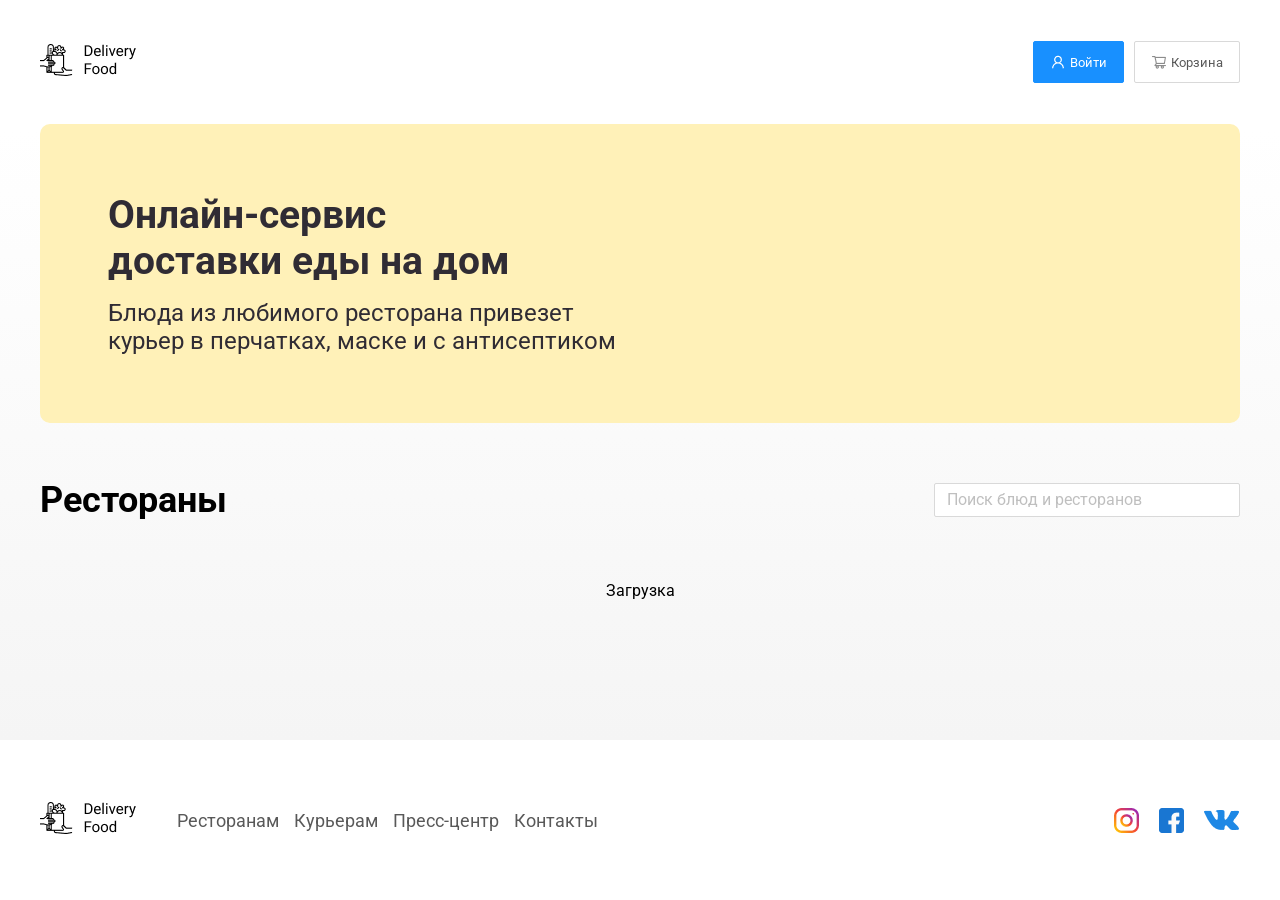
==== commit af0fb3ba: "Изучили JS" ====
--- a/my-food/index.html
+++ b/my-food/index.html
@@ -7,8 +7,10 @@
     <link rel="preconnect" href="https://fonts.gstatic.com" crossorigin>
     <link href="https://fonts.googleapis.com/css2?family=Roboto:ital,wght@0,100..900;1,100..900&display=swap" rel="stylesheet">
     <link rel="stylesheet" href="./css/style.css">
+    <script src="./script/index.js" defer></script>
     <title>Delivery Food</title>
 </head>
+
 <body>
     <div class="page-wrapper">
         <header class="header">
@@ -22,7 +24,7 @@
                             <img src="./img/icon 1.png" alt="user">
                             Войти
                         </button>
-                        <button class="btn btn-outline">
+                        <button class="btn btn-outline" id="cart-button">
                             <img src="./img/icon 2.png" alt="user">
                             Корзина
                         </button>
@@ -56,7 +58,7 @@
                             placeholder="Поиск блюд и ресторанов"
                         >
                     </div>
-                    <div class="products-wrapper">
+                    <div class="products-wrapper" id="rests-container">
                         <a href="./index-copy.html" class="products-card">
                             <div class="products-card-image">
                                 <img src="./img/Рестораны/Пицца плюс.jpg" alt="1">
@@ -212,66 +214,66 @@
             </section>
         </main>
 
-        <div class="cart-model_owerlay">
-            <div class="cart-modul">
-                <div class="cart-modul-header">
-                    <h2 class="cart-modul-header-title">Корзина</h2>
-                    <span class="cart-modul-header-close">
+        <div class="cart-modal_overlay">
+            <div class="cart-modal">
+                <div class="cart-modal-header">
+                    <h2 class="cart-modal-header-title">Корзина</h2>
+                    <span class="cart-modal-header-close">
                         <img src="./img/Vector2.png" alt="close">
                     </span>
                 </div>
-                <div class="cart-modul-body">
-                    <div class="cart-item">
-                        <p class="cart-item-title">Ролл угорь стандарт</p>
-                        <div class="cart-item-controls">
-                            <div class="cart-item-controls-price">250 ₽</div>
-                            <button class="btn btn-outline">-</button>
-                            <div class="cart-item-controls-count">1</div>
-                            <button class="btn btn-outline">+</button>
-                        </div>
-                    </div>
-                    <div class="cart-item">
-                        <p class="cart-item-title">Ролл угорь стандарт</p>
-                        <div class="cart-item-controls">
-                            <div class="cart-item-controls-price">250 ₽</div>
-                            <button class="btn btn-outline">-</button>
-                            <div class="cart-item-controls-count">1</div>
-                            <button class="btn btn-outline">+</button>
-                        </div>
-                    </div>
-                    <div class="cart-item">
-                        <p class="cart-item-title">Ролл угорь стандарт</p>
-                        <div class="cart-item-controls">
-                            <div class="cart-item-controls-price">250 ₽</div>
-                            <button class="btn btn-outline">-</button>
-                            <div class="cart-item-controls-count">1</div>
-                            <button class="btn btn-outline">+</button>
-                        </div>
-                    </div>
-                    <div class="cart-item">
-                        <p class="cart-item-title">Ролл угорь стандарт</p>
-                        <div class="cart-item-controls">
-                            <div class="cart-item-controls-price">250 ₽</div>
-                            <button class="btn btn-outline">-</button>
-                            <div class="cart-item-controls-count">1</div>
-                            <button class="btn btn-outline">+</button>
-                        </div>
-                    </div>
-                    <div class="cart-item">
-                        <p class="cart-item-title">Ролл угорь стандарт</p>
-                        <div class="cart-item-controls">
-                            <div class="cart-item-controls-price">250 ₽</div>
-                            <button class="btn btn-outline">-</button>
-                            <div class="cart-item-controls-count">1</div>
-                            <button class="btn btn-outline">+</button>
-                        </div>
-                    </div>
-                </div>
-                <div class="cart-modul-footer">
-                    <div class="cart-modul-footer-price">
+                <div class="cart-modal-body">
+                    <div class="cart-item">
+                        <p class="cart-item-title">Ролл угорь стандарт</p>
+                        <div class="cart-item-controls">
+                            <div class="cart-item-controls-price">250 ₽</div>
+                            <button class="btn btn-outline">-</button>
+                            <div class="cart-item-controls-count">1</div>
+                            <button class="btn btn-outline">+</button>
+                        </div>
+                    </div>
+                    <div class="cart-item">
+                        <p class="cart-item-title">Ролл угорь стандарт</p>
+                        <div class="cart-item-controls">
+                            <div class="cart-item-controls-price">250 ₽</div>
+                            <button class="btn btn-outline">-</button>
+                            <div class="cart-item-controls-count">1</div>
+                            <button class="btn btn-outline">+</button>
+                        </div>
+                    </div>
+                    <div class="cart-item">
+                        <p class="cart-item-title">Ролл угорь стандарт</p>
+                        <div class="cart-item-controls">
+                            <div class="cart-item-controls-price">250 ₽</div>
+                            <button class="btn btn-outline">-</button>
+                            <div class="cart-item-controls-count">1</div>
+                            <button class="btn btn-outline">+</button>
+                        </div>
+                    </div>
+                    <div class="cart-item">
+                        <p class="cart-item-title">Ролл угорь стандарт</p>
+                        <div class="cart-item-controls">
+                            <div class="cart-item-controls-price">250 ₽</div>
+                            <button class="btn btn-outline">-</button>
+                            <div class="cart-item-controls-count">1</div>
+                            <button class="btn btn-outline">+</button>
+                        </div>
+                    </div>
+                    <div class="cart-item">
+                        <p class="cart-item-title">Ролл угорь стандарт</p>
+                        <div class="cart-item-controls">
+                            <div class="cart-item-controls-price">250 ₽</div>
+                            <button class="btn btn-outline">-</button>
+                            <div class="cart-item-controls-count">1</div>
+                            <button class="btn btn-outline">+</button>
+                        </div>
+                    </div>
+                </div>
+                <div class="cart-modal-footer">
+                    <div class="cart-modal-footer-price">
                         1250 ₽
                     </div>
-                    <div class="cart-modul-footer-controls">
+                    <div class="cart-modal-footer-controls">
                         <button class="btn btn-primary">
                             Оформить заказ
                         </button>
--- a/my-food/css/style.css
+++ b/my-food/css/style.css
@@ -288,7 +288,7 @@
     font-size: 24px;
     line-height: 133%;
 }
-.cart-model_owerlay {
+.cart-modal_overlay {
     display: none;
     position: fixed;
     top: 0;
@@ -299,32 +299,32 @@
     align-items: center;
     justify-content: center;
 }
-.cart-model_owerlay-open {
-    display: flex;
-}
-.cart-modul {
+.cart-modal_overlay.open {
+    display: flex;
+}
+.cart-modal {
     width: 100%;
     max-width: 780px;
     padding: 40px 45px;
-    border-radius: 1px;
+    border-radius: 5px;
     background: #fff;
 }
-.cart-modul-header {
+.cart-modal-header {
     display: flex;
     align-items: center;
     justify-content: space-between;
     margin-bottom: 48px;
 }
-.cart-modul-header-title {
+.cart-modal-header-title {
     color: #000;
     font-size: 34px;
     font-weight: 300;
     margin: 0;
 }
-.cart-modul-header-close {
+.cart-modal-header-close {
     cursor: pointer;
 }
-.cart-modul-footer {
+.cart-modal-footer {
     display: flex;
     align-items: center;
     justify-content: space-between;
@@ -332,7 +332,7 @@
     gap: 10px;
     margin-top: 50px;
 }
-.cart-modul-footer-price {
+.cart-modal-footer-price {
     border-radius: 5px;
     background: #262626;
     color: #fafafa;
@@ -340,7 +340,7 @@
     font-weight: 700;
     padding: 15px 20px;
 }
-.cart-modul-footer-controls {
+.cart-modal-footer-controls {
     display: flex;
     align-items: center;
     gap: 10px;
@@ -352,7 +352,7 @@
     flex-wrap: wrap;
     gap: 10px;
 }
-.cart-item:not(last-child) {
+.cart-item:not(:last-child) {
     padding-bottom: 10px;
     margin-bottom: 10px;
     border-bottom: 1px solid #d9d9d9;
